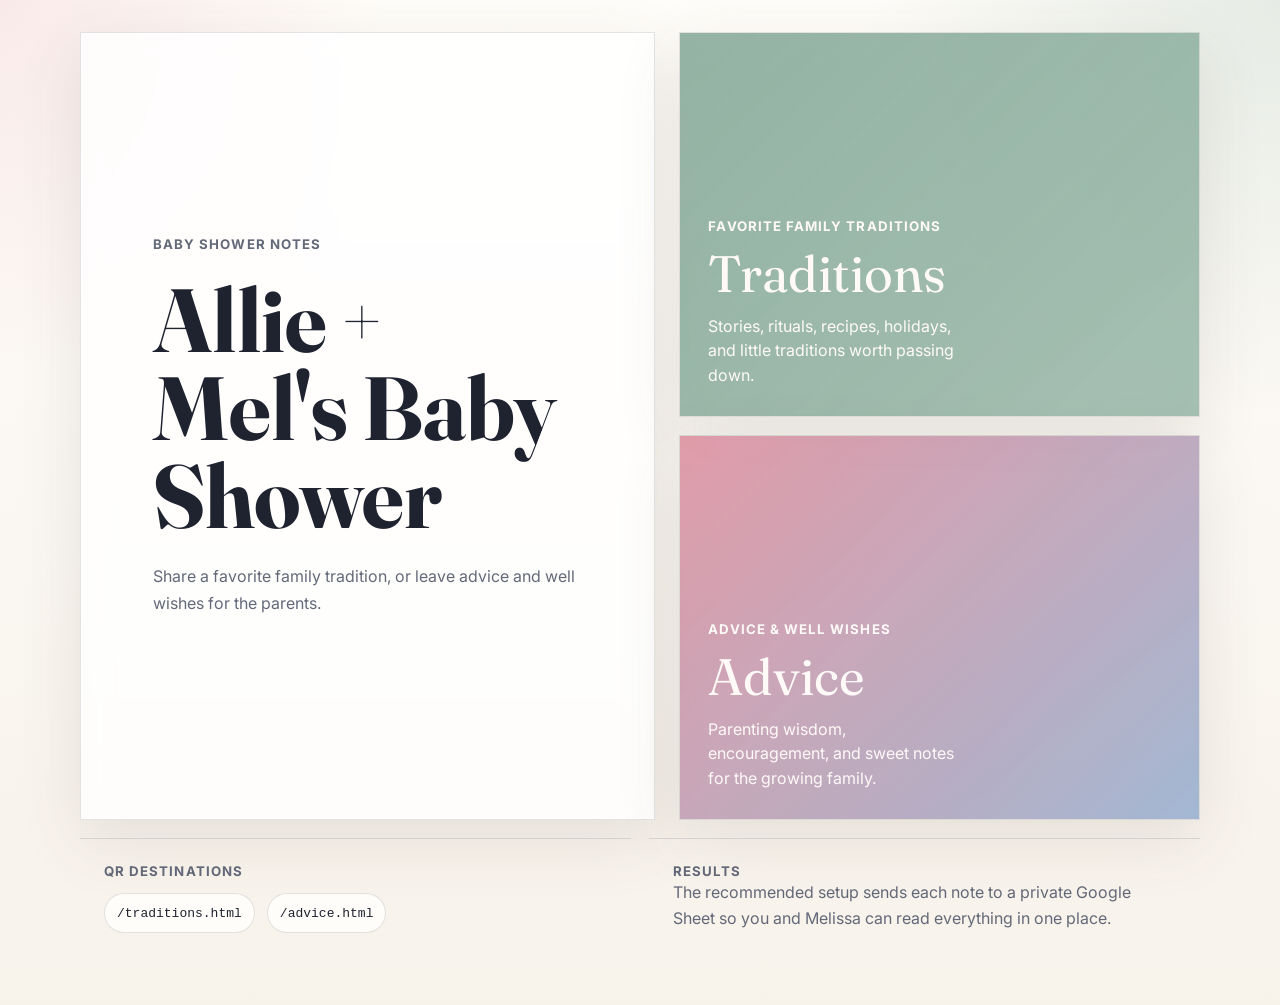
==== index.html @ b686cb4d "Initial baby shower website" ====
<!DOCTYPE html>
<html lang="en">
<head>
  <meta charset="UTF-8">
  <meta name="viewport" content="width=device-width, initial-scale=1.0">
  <title>Allie + Mel Baby Shower</title>
  <link rel="preconnect" href="https://fonts.googleapis.com">
  <link rel="preconnect" href="https://fonts.gstatic.com" crossorigin>
  <link href="https://fonts.googleapis.com/css2?family=Fraunces:wght@500;600&family=Inter:wght@400;500;600;700&display=swap" rel="stylesheet">
  <link rel="stylesheet" href="./styles.css">
</head>
<body class="site-shell">
  <main class="page page-home">
    <section class="hero-band">
      <div class="hero-copy">
        <p class="eyebrow">Baby Shower Notes</p>
        <h1 data-event-title>Allie + Mel's Baby Shower</h1>
        <p class="hero-text">
          Share a favorite family tradition, or leave advice and well wishes for the parents.
        </p>
      </div>
      <div class="link-grid">
        <a class="entry-panel traditions-panel" href="./traditions.html">
          <span class="panel-label">Favorite Family Traditions</span>
          <span class="panel-title">Traditions</span>
          <span class="panel-text">Stories, rituals, recipes, holidays, and little traditions worth passing down.</span>
        </a>
        <a class="entry-panel wishes-panel" href="./advice.html">
          <span class="panel-label">Advice & Well Wishes</span>
          <span class="panel-title">Advice</span>
          <span class="panel-text">Parenting wisdom, encouragement, and sweet notes for the growing family.</span>
        </a>
      </div>
    </section>

    <section class="info-band">
      <div class="info-block">
        <p class="info-label">QR destinations</p>
        <div class="path-list">
          <code>/traditions.html</code>
          <code>/advice.html</code>
        </div>
      </div>
      <div class="info-block">
        <p class="info-label">Results</p>
        <p class="info-text">
          The recommended setup sends each note to a private Google Sheet so you and Melissa can read everything in one place.
        </p>
      </div>
    </section>
  </main>

  <script src="./config.js"></script>
  <script src="./app.js"></script>
</body>
</html>
---- styles.css ----
:root {
  color-scheme: light;
  --bg: #fbf8f3;
  --bg-accent: #f2eee5;
  --surface: rgba(255, 255, 255, 0.82);
  --surface-strong: #fffdf9;
  --ink: #1f2330;
  --muted: #646979;
  --rose: #d67d8f;
  --sage: #749b8a;
  --gold: #d8b45f;
  --blue: #8ca8cb;
  --line: rgba(31, 35, 48, 0.12);
  --shadow: 0 20px 60px rgba(83, 76, 62, 0.12);
  --radius: 8px;
}

* {
  box-sizing: border-box;
}

html,
body {
  margin: 0;
  min-height: 100%;
}

body {
  font-family: "Inter", sans-serif;
  background:
    radial-gradient(circle at top left, rgba(214, 125, 143, 0.15), transparent 24rem),
    radial-gradient(circle at top right, rgba(116, 155, 138, 0.18), transparent 26rem),
    linear-gradient(180deg, #fffdf9 0%, var(--bg) 45%, #f7f2ea 100%);
  color: var(--ink);
}

a {
  color: inherit;
  text-decoration: none;
}

button,
input,
textarea {
  font: inherit;
}

.site-shell {
  padding: 32px 20px 48px;
}

.page {
  width: min(1120px, 100%);
  margin: 0 auto;
}

.hero-band,
.entry-band,
.info-band,
.stats-band,
.sheet-links-band,
.entries-band {
  width: 100%;
}

.hero-band,
.entry-band,
.sheet-links-band,
.entries-band {
  display: grid;
  gap: 24px;
}

.hero-band {
  grid-template-columns: minmax(0, 1.05fr) minmax(300px, 0.95fr);
  align-items: stretch;
  min-height: calc(100vh - 112px);
}

.hero-copy,
.entry-form,
.success-state,
.sheet-links-band,
.entries-band {
  background: var(--surface);
  border: 1px solid var(--line);
  backdrop-filter: blur(14px);
  box-shadow: var(--shadow);
}

.hero-copy {
  padding: clamp(32px, 6vw, 72px);
  display: flex;
  flex-direction: column;
  justify-content: center;
  gap: 24px;
}

.hero-copy h1,
.entry-header h1,
.success-state h2,
.sheet-links-copy h2 {
  margin: 0;
  font-family: "Fraunces", serif;
  line-height: 0.98;
  letter-spacing: 0;
}

.hero-copy h1 {
  font-size: clamp(3.2rem, 7vw, 6rem);
  max-width: 10ch;
}

.hero-text,
.section-text,
.info-text,
.form-note {
  margin: 0;
  max-width: 55ch;
  color: var(--muted);
  line-height: 1.65;
}

.eyebrow,
.info-label,
.panel-label {
  margin: 0;
  font-size: 0.83rem;
  font-weight: 700;
  text-transform: uppercase;
  letter-spacing: 0.08em;
  color: var(--muted);
}

.link-grid {
  display: grid;
  grid-template-rows: repeat(2, minmax(0, 1fr));
  gap: 18px;
}

.entry-panel {
  position: relative;
  min-height: 280px;
  padding: 28px;
  border: 1px solid var(--line);
  box-shadow: var(--shadow);
  display: flex;
  flex-direction: column;
  justify-content: flex-end;
  gap: 14px;
  overflow: hidden;
}

.entry-panel::before {
  content: "";
  position: absolute;
  inset: 0;
  opacity: 0.95;
}

.traditions-panel::before {
  background:
    linear-gradient(140deg, rgba(255, 255, 255, 0.12), rgba(255, 255, 255, 0.02)),
    linear-gradient(135deg, rgba(116, 155, 138, 0.92), rgba(141, 176, 161, 0.84));
}

.wishes-panel::before {
  background:
    linear-gradient(140deg, rgba(255, 255, 255, 0.12), rgba(255, 255, 255, 0.02)),
    linear-gradient(135deg, rgba(214, 125, 143, 0.9), rgba(140, 168, 203, 0.86));
}

.panel-label,
.panel-title,
.panel-text {
  position: relative;
  z-index: 1;
  color: #fffaf8;
}

.panel-title {
  font-family: "Fraunces", serif;
  font-size: clamp(2rem, 4.2vw, 3.2rem);
  line-height: 1;
}

.panel-text {
  max-width: 26ch;
  line-height: 1.55;
}

.info-band {
  display: grid;
  grid-template-columns: repeat(2, minmax(0, 1fr));
  gap: 18px;
  margin-top: 18px;
}

.info-block {
  padding: 24px;
  border-top: 1px solid var(--line);
}

.path-list {
  display: flex;
  gap: 12px;
  flex-wrap: wrap;
  margin-top: 14px;
}

code {
  display: inline-flex;
  align-items: center;
  min-height: 40px;
  padding: 0 12px;
  background: var(--surface-strong);
  border: 1px solid var(--line);
  border-radius: 999px;
  color: var(--ink);
}

.entry-header {
  display: grid;
  gap: 12px;
  padding: 12px 0 28px;
}

.entry-header h1,
.sheet-links-copy h2 {
  font-size: clamp(2.5rem, 5vw, 4.6rem);
  max-width: 11ch;
}

.back-link {
  display: inline-flex;
  width: fit-content;
  min-height: 40px;
  align-items: center;
  color: var(--muted);
}

.page-entry .entry-band {
  grid-template-columns: minmax(0, 1fr);
}

.entry-form,
.success-state,
.sheet-links-band,
.entries-band {
  padding: clamp(24px, 4vw, 40px);
}

.entry-form {
  display: grid;
  gap: 20px;
}

.segmented-control {
  display: grid;
  grid-template-columns: repeat(3, minmax(0, 1fr));
  gap: 10px;
}

.segment,
.primary-button,
.secondary-button,
.secondary-link,
.sheet-link {
  min-height: 52px;
  border-radius: var(--radius);
  transition: transform 180ms ease, border-color 180ms ease, background-color 180ms ease;
}

.segment {
  border: 1px solid var(--line);
  background: transparent;
  color: var(--muted);
  padding: 0 12px;
}

.segment.is-active {
  background: var(--ink);
  color: #fff;
  border-color: var(--ink);
}

.field {
  display: grid;
  gap: 10px;
}

.field-label {
  font-size: 0.95rem;
  font-weight: 600;
}

.text-input,
.text-area {
  width: 100%;
  border: 1px solid rgba(31, 35, 48, 0.16);
  border-radius: var(--radius);
  background: rgba(255, 255, 255, 0.86);
  color: var(--ink);
  padding: 14px 16px;
  outline: none;
}

.text-input {
  min-height: 52px;
}

.text-area {
  resize: vertical;
  min-height: 180px;
}

.text-input:focus,
.text-area:focus {
  border-color: var(--sage);
  box-shadow: 0 0 0 4px rgba(116, 155, 138, 0.14);
}

.text-input.is-invalid,
.text-area.is-invalid {
  border-color: var(--rose);
  box-shadow: 0 0 0 4px rgba(214, 125, 143, 0.12);
}

.form-actions,
.success-actions,
.entries-header {
  display: flex;
  align-items: center;
  gap: 14px;
  flex-wrap: wrap;
  justify-content: space-between;
}

.primary-button,
.secondary-button,
.secondary-link,
.sheet-link {
  display: inline-flex;
  align-items: center;
  justify-content: center;
  padding: 0 18px;
  border: 1px solid transparent;
  cursor: pointer;
}

.primary-button {
  background: var(--ink);
  color: white;
}

.secondary-button,
.secondary-link,
.sheet-link {
  background: rgba(255, 255, 255, 0.75);
  border-color: var(--line);
  color: var(--ink);
}

.success-state[hidden] {
  display: none;
}

.submission-frame {
  position: absolute;
  width: 0;
  height: 0;
  border: 0;
  visibility: hidden;
}

.stats-band {
  display: grid;
  grid-template-columns: repeat(auto-fit, minmax(150px, 1fr));
  gap: 14px;
}

.stat-card,
.entry-card {
  background: var(--surface);
  border: 1px solid var(--line);
  box-shadow: var(--shadow);
}

.stat-card {
  padding: 22px;
}

.stat-label {
  margin: 0 0 8px;
  color: var(--muted);
}

.stat-value {
  margin: 0;
  font-family: "Fraunces", serif;
  font-size: 2.2rem;
  line-height: 1;
}

.sheet-links-band,
.entries-band {
  margin-top: 18px;
}

.sheet-links-band {
  grid-template-columns: minmax(0, 0.8fr) minmax(0, 1.2fr);
  gap: 20px;
}

.sheet-link-list,
.entry-list {
  display: grid;
  gap: 14px;
}

.entry-card {
  padding: 22px;
  display: grid;
  gap: 12px;
}

.entry-meta {
  display: flex;
  flex-wrap: wrap;
  gap: 10px;
  color: var(--muted);
  font-size: 0.92rem;
}

.entry-type {
  font-weight: 700;
  color: var(--ink);
}

.empty-state {
  padding: 24px;
  border: 1px dashed rgba(31, 35, 48, 0.18);
  color: var(--muted);
}

.is-busy {
  opacity: 0.7;
  pointer-events: none;
}

@media (hover: hover) {
  .entry-panel:hover,
  .segment:hover,
  .primary-button:hover,
  .secondary-button:hover,
  .secondary-link:hover,
  .sheet-link:hover {
    transform: translateY(-1px);
  }
}

@media (max-width: 900px) {
  .hero-band,
  .info-band,
  .sheet-links-band,
  .stats-band {
    grid-template-columns: 1fr;
  }

  .hero-band {
    min-height: auto;
  }

  .hero-copy h1 {
    max-width: 12ch;
  }
}

@media (max-width: 720px) {
  .site-shell {
    padding: 20px 14px 40px;
  }

  .segmented-control {
    grid-template-columns: 1fr;
  }

  .form-actions,
  .success-actions,
  .entries-header {
    align-items: stretch;
  }

  .primary-button,
  .secondary-button,
  .secondary-link,
  .sheet-link {
    width: 100%;
  }
}
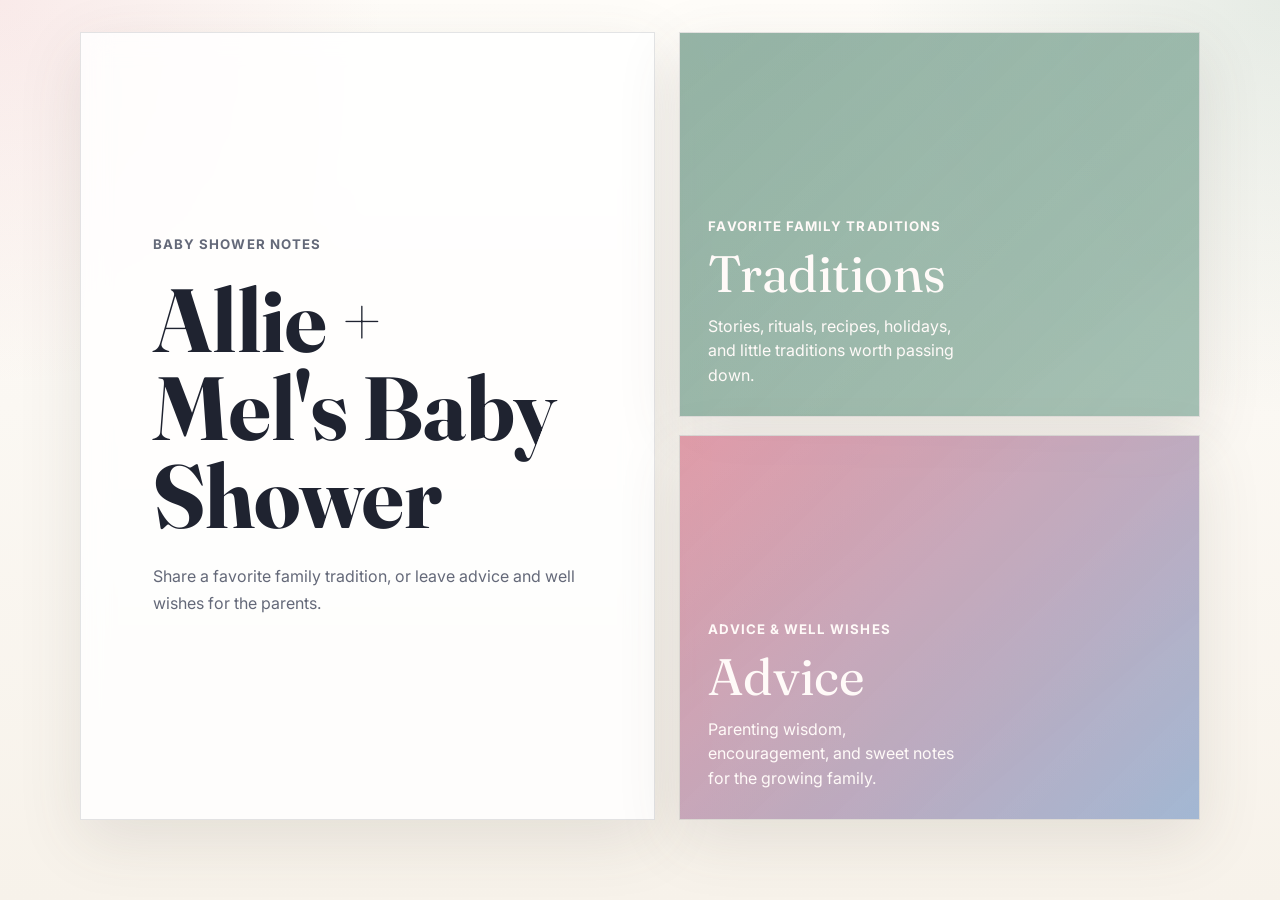
==== commit 5a07dabf: "Remove unwanted footer text" ====
--- a/index.html
+++ b/index.html
@@ -32,22 +32,6 @@
         </a>
       </div>
     </section>
-
-    <section class="info-band">
-      <div class="info-block">
-        <p class="info-label">QR destinations</p>
-        <div class="path-list">
-          <code>/traditions.html</code>
-          <code>/advice.html</code>
-        </div>
-      </div>
-      <div class="info-block">
-        <p class="info-label">Results</p>
-        <p class="info-text">
-          The recommended setup sends each note to a private Google Sheet so you and Melissa can read everything in one place.
-        </p>
-      </div>
-    </section>
   </main>
 
   <script src="./config.js"></script>
